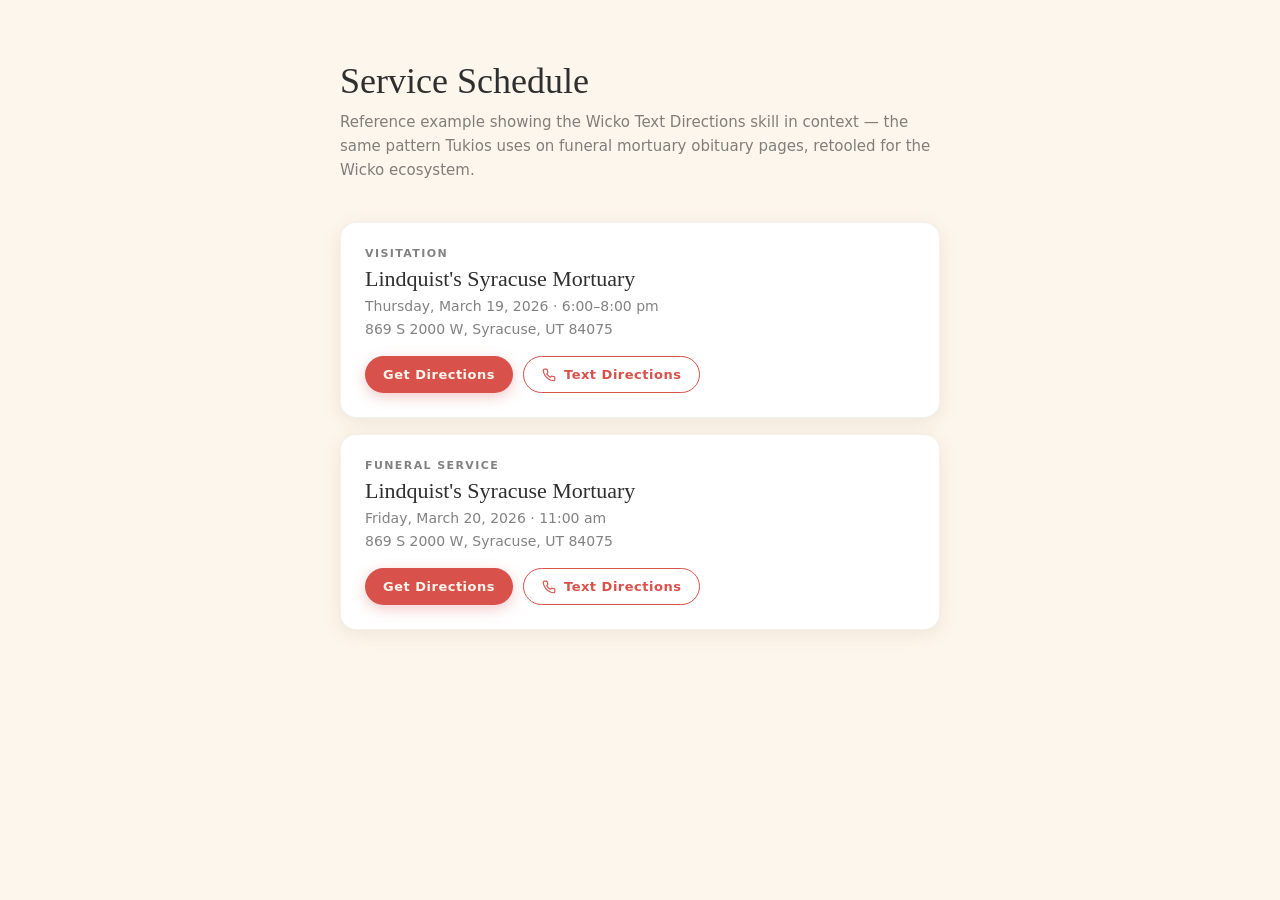
==== skills/text-directions/example.html @ 6778c852 "Initial commit: Wicko Skills v1.0 - brand/wicko-tokens.css      shared design DNA - brand/wicko-pill" ====
<!doctype html>
<html lang="en">
<head>
<meta charset="utf-8">
<meta name="viewport" content="width=device-width, initial-scale=1, viewport-fit=cover">
<title>Wicko Text Directions — Example</title>

<link rel="stylesheet" href="../../brand/wicko-tokens.css">
<link rel="stylesheet" href="text-directions.css">

<style>
  body {
    font-family: var(--w-font-body);
    background: var(--w-cream);
    color: var(--w-ink);
    margin: 0;
    padding: 60px 20px 80px;
    -webkit-font-smoothing: antialiased;
  }
  .wrap { max-width: 600px; margin: 0 auto; }
  h1 {
    font-family: var(--w-font-display);
    font-weight: 400;
    font-size: 36px;
    margin: 0 0 8px;
  }
  .lede {
    color: var(--w-ink-soft);
    font-size: 15px;
    line-height: 1.6;
    margin: 0 0 40px;
  }
  .card {
    background: #fff;
    border-radius: var(--w-radius-card);
    border: 1px solid var(--w-border);
    box-shadow: 0 4px 18px var(--w-shadow);
    padding: 24px;
    margin-bottom: 16px;
  }
  .eyebrow {
    font-size: 11px;
    font-weight: 600;
    letter-spacing: 1.4px;
    text-transform: uppercase;
    color: var(--w-ink-soft);
    margin: 0 0 6px;
  }
  .card h3 {
    font-family: var(--w-font-display);
    font-weight: 400;
    font-size: 22px;
    margin: 0 0 4px;
  }
  .when, .where {
    color: var(--w-ink-soft);
    font-size: 14px;
    margin: 2px 0;
    line-height: 1.5;
  }
  .actions {
    display: flex;
    flex-wrap: wrap;
    gap: 10px;
    margin-top: 16px;
  }
  .actions a.btn-primary {
    display: inline-flex;
    align-items: center;
    gap: 8px;
    background: var(--w-accent);
    color: var(--w-on-accent);
    text-decoration: none;
    font-size: 13px;
    font-weight: 600;
    letter-spacing: .5px;
    padding: 10px 18px;
    border-radius: var(--w-radius-button);
    box-shadow: 0 4px 14px var(--w-accent-soft);
  }
</style>
</head>
<body>
  <div class="wrap">
    <h1>Service Schedule</h1>
    <p class="lede">Reference example showing the Wicko Text Directions skill in context — the same pattern Tukios uses on funeral mortuary obituary pages, retooled for the Wicko ecosystem.</p>

    <article class="card">
      <p class="eyebrow">Visitation</p>
      <h3>Lindquist's Syracuse Mortuary</h3>
      <p class="when">Thursday, March 19, 2026 · 6:00–8:00 pm</p>
      <p class="where">869 S 2000 W, Syracuse, UT 84075</p>
      <div class="actions">
        <a class="btn-primary" href="https://www.google.com/maps/place/869+S+2000+W+Syracuse+UT+84075" target="_blank" rel="noopener">Get Directions</a>
        <wicko-text-directions
          address="869 S 2000 W, Syracuse, UT 84075"
          worker="https://wicko-text-directions.example.workers.dev"
          brand
        ></wicko-text-directions>
      </div>
    </article>

    <article class="card">
      <p class="eyebrow">Funeral Service</p>
      <h3>Lindquist's Syracuse Mortuary</h3>
      <p class="when">Friday, March 20, 2026 · 11:00 am</p>
      <p class="where">869 S 2000 W, Syracuse, UT 84075</p>
      <div class="actions">
        <a class="btn-primary" href="https://www.google.com/maps/place/869+S+2000+W+Syracuse+UT+84075" target="_blank" rel="noopener">Get Directions</a>
        <wicko-text-directions
          address="869 S 2000 W, Syracuse, UT 84075"
          worker="https://wicko-text-directions.example.workers.dev"
          brand
        ></wicko-text-directions>
      </div>
    </article>
  </div>

  <script src="text-directions.js" defer></script>
</body>
</html>
---- brand/wicko-tokens.css ----
/* ============================================================
   WICKO TOKENS — v1.0
   Shared design DNA for the Wicko Skills library.
   Every skill inherits from these tokens so the family reads
   as a unit. Override any --w-* variable to retheme.

   Extracted from the Wicko Pill Nav signature.
   ============================================================ */

:root {
  /* ─── COLOR ─── */
  --w-cream:           #fdf6ec;                       /* surface — pill, cards */
  --w-cream-soft:      rgba(253, 246, 236, 0.92);     /* translucent surface */
  --w-cream-strong:    rgba(253, 246, 236, 0.98);     /* solid-ish surface */
  --w-ink:             #2f2f2f;                       /* primary text */
  --w-ink-soft:        rgba(47, 47, 47, 0.6);         /* secondary text */
  --w-ink-faint:       rgba(47, 47, 47, 0.45);        /* tertiary text / hints */
  --w-divider:         rgba(47, 47, 47, 0.06);        /* hairline rules */
  --w-border:          rgba(180, 160, 130, 0.15);     /* warm hairline */

  --w-accent:          #d9514b;                       /* coral — the Wicko red */
  --w-accent-hover:    #c4443f;
  --w-accent-soft:     rgba(217, 81, 75, 0.30);       /* glow / shadow tint */
  --w-on-accent:       #fdf6ec;                       /* text on coral */

  --w-shadow:          rgba(100, 80, 50, 0.10);       /* warm brown shadow */
  --w-shadow-strong:   rgba(100, 80, 50, 0.15);
  --w-shadow-card:     rgba(30, 27, 23, 0.18);        /* deeper card shadow */

  /* ─── SHAPE ─── */
  --w-radius-pill:     50px;
  --w-radius-card:     16px;
  --w-radius-button:   100px;
  --w-radius-input:    12px;

  /* ─── TYPE ─── */
  --w-font-display:    'cheap-pine-sans', 'Playfair Display', Georgia, serif;
  --w-font-body:       'DM Sans', system-ui, -apple-system, sans-serif;

  /* ─── MOTION ─── */
  --w-ease:            cubic-bezier(.16, 1, .3, 1);   /* the Wicko ease */
  --w-dur-fast:        .25s;
  --w-dur:             .35s;
  --w-dur-slow:        .5s;

  /* ─── SPACING (use sparingly — tokens not utilities) ─── */
  --w-pad-card:        20px;
  --w-pad-button:      14px 32px;
}

/* Microbrand — "Powered by Wicko Waypoint" footer chip */
.w-microbrand {
  display: inline-flex;
  align-items: center;
  gap: 6px;
  font-family: var(--w-font-body);
  font-size: 10px;
  font-weight: 500;
  letter-spacing: 1px;
  text-transform: uppercase;
  color: var(--w-ink-faint);
  text-decoration: none;
  transition: color var(--w-dur) var(--w-ease);
}
.w-microbrand:hover { color: var(--w-accent); }
.w-microbrand::before {
  content: '';
  display: inline-block;
  width: 6px;
  height: 6px;
  border-radius: 50%;
  background: var(--w-accent);
  flex-shrink: 0;
}
---- skills/text-directions/text-directions.css ----
/* ============================================================
   WICKO • TEXT DIRECTIONS — v1.0
   Drop-in <wicko-text-directions> custom element.
   Tap → modal with phone field → SMS direction link sent.

   Inherits Wicko design tokens. Pairs with text-directions.js.
   ============================================================ */

.wtd {
  font-family: var(--w-font-body, 'DM Sans', system-ui, sans-serif);
  display: inline-block;
}

/* Trigger button — sits inline next to "Get Directions" */
.wtd__trigger {
  display: inline-flex;
  align-items: center;
  gap: 8px;
  background: transparent;
  border: 1.5px solid var(--w-accent, #d9514b);
  color: var(--w-accent, #d9514b);
  font-family: inherit;
  font-size: 13px;
  font-weight: 600;
  letter-spacing: .5px;
  padding: 10px 18px;
  border-radius: var(--w-radius-button, 100px);
  cursor: pointer;
  transition:
    background var(--w-dur, .35s) var(--w-ease, cubic-bezier(.16,1,.3,1)),
    color var(--w-dur, .35s) var(--w-ease, cubic-bezier(.16,1,.3,1)),
    transform var(--w-dur, .35s) var(--w-ease, cubic-bezier(.16,1,.3,1)),
    box-shadow var(--w-dur, .35s) var(--w-ease, cubic-bezier(.16,1,.3,1));
}
.wtd__trigger:hover {
  background: var(--w-accent, #d9514b);
  color: var(--w-on-accent, #fdf6ec);
  transform: translateY(-1px);
  box-shadow: 0 6px 18px var(--w-accent-soft, rgba(217,81,75,.3));
}
.wtd__trigger svg {
  width: 14px;
  height: 14px;
  flex-shrink: 0;
}

/* Backdrop */
.wtd__backdrop {
  position: fixed;
  inset: 0;
  background: rgba(30, 27, 23, 0.55);
  backdrop-filter: blur(6px);
  -webkit-backdrop-filter: blur(6px);
  z-index: 9998;
  opacity: 0;
  pointer-events: none;
  transition: opacity var(--w-dur, .35s) var(--w-ease, cubic-bezier(.16,1,.3,1));
}
.wtd__backdrop.is-open {
  opacity: 1;
  pointer-events: auto;
}

/* Modal card */
.wtd__modal {
  position: fixed;
  z-index: 9999;
  top: 50%;
  left: 50%;
  transform: translate(-50%, -42%) scale(.96);
  width: calc(100% - 32px);
  max-width: 420px;
  background: var(--w-cream, #fdf6ec);
  border-radius: var(--w-radius-card, 16px);
  box-shadow: 0 30px 80px var(--w-shadow-card, rgba(30,27,23,.18)), 0 6px 16px rgba(30,27,23,.08);
  padding: 28px 24px 20px;
  opacity: 0;
  pointer-events: none;
  transition:
    opacity var(--w-dur, .35s) var(--w-ease, cubic-bezier(.16,1,.3,1)),
    transform var(--w-dur, .35s) var(--w-ease, cubic-bezier(.16,1,.3,1));
}
.wtd__modal.is-open {
  opacity: 1;
  pointer-events: auto;
  transform: translate(-50%, -50%) scale(1);
}

.wtd__close {
  position: absolute;
  top: 12px;
  right: 12px;
  width: 36px;
  height: 36px;
  border-radius: 50%;
  background: transparent;
  border: none;
  color: var(--w-ink-soft, rgba(47,47,47,.6));
  cursor: pointer;
  display: flex;
  align-items: center;
  justify-content: center;
  transition: background var(--w-dur-fast, .25s), color var(--w-dur-fast, .25s);
}
.wtd__close:hover {
  background: var(--w-divider, rgba(47,47,47,.06));
  color: var(--w-ink, #2f2f2f);
}
.wtd__close svg { width: 14px; height: 14px; }

.wtd__title {
  font-family: var(--w-font-display, 'cheap-pine-sans', Georgia, serif);
  font-size: 22px;
  font-weight: 400;
  color: var(--w-ink, #2f2f2f);
  margin: 0 0 6px;
  letter-spacing: .2px;
  line-height: 1.2;
}
.wtd__address {
  font-size: 13px;
  color: var(--w-ink-soft, rgba(47,47,47,.6));
  margin: 0 0 20px;
  line-height: 1.5;
}

.wtd__field {
  position: relative;
  margin-bottom: 14px;
}
.wtd__label {
  display: block;
  font-size: 11px;
  font-weight: 600;
  letter-spacing: 1px;
  text-transform: uppercase;
  color: var(--w-ink-soft, rgba(47,47,47,.6));
  margin-bottom: 6px;
}
.wtd__input {
  width: 100%;
  font-family: inherit;
  font-size: 16px; /* 16px to suppress iOS zoom on focus */
  color: var(--w-ink, #2f2f2f);
  background: #fff;
  border: 1.5px solid var(--w-border, rgba(180,160,130,.3));
  border-radius: var(--w-radius-input, 12px);
  padding: 14px 14px;
  outline: none;
  transition: border-color var(--w-dur-fast, .25s), box-shadow var(--w-dur-fast, .25s);
  box-sizing: border-box;
}
.wtd__input:focus {
  border-color: var(--w-accent, #d9514b);
  box-shadow: 0 0 0 4px var(--w-accent-soft, rgba(217,81,75,.15));
}
.wtd__input::placeholder { color: var(--w-ink-faint, rgba(47,47,47,.45)); }

.wtd__submit {
  width: 100%;
  font-family: inherit;
  font-size: 14px;
  font-weight: 700;
  letter-spacing: 1px;
  text-transform: uppercase;
  background: var(--w-accent, #d9514b);
  color: var(--w-on-accent, #fdf6ec);
  border: none;
  border-radius: var(--w-radius-button, 100px);
  padding: 16px 24px;
  margin-top: 6px;
  cursor: pointer;
  box-shadow: 0 8px 24px var(--w-accent-soft, rgba(217,81,75,.3));
  transition:
    background var(--w-dur-fast, .25s),
    transform var(--w-dur-fast, .25s),
    box-shadow var(--w-dur-fast, .25s);
}
.wtd__submit:hover:not(:disabled) {
  background: var(--w-accent-hover, #c4443f);
  transform: translateY(-2px);
  box-shadow: 0 12px 28px var(--w-accent-soft, rgba(217,81,75,.4));
}
.wtd__submit:disabled {
  opacity: .55;
  cursor: not-allowed;
  transform: none;
}
.wtd__submit.is-loading {
  color: transparent;
  position: relative;
}
.wtd__submit.is-loading::after {
  content: '';
  position: absolute;
  top: 50%;
  left: 50%;
  margin: -8px 0 0 -8px;
  width: 16px;
  height: 16px;
  border: 2px solid var(--w-on-accent, #fdf6ec);
  border-right-color: transparent;
  border-radius: 50%;
  animation: wtd-spin .7s linear infinite;
}
@keyframes wtd-spin { to { transform: rotate(360deg); } }

.wtd__hint {
  font-size: 11px;
  color: var(--w-ink-faint, rgba(47,47,47,.45));
  margin: 14px 0 0;
  text-align: center;
  line-height: 1.5;
}

/* Success state */
.wtd__success {
  text-align: center;
  padding: 8px 0 4px;
}
.wtd__success-icon {
  width: 56px;
  height: 56px;
  margin: 0 auto 12px;
  border-radius: 50%;
  background: var(--w-accent-soft, rgba(217,81,75,.15));
  color: var(--w-accent, #d9514b);
  display: flex;
  align-items: center;
  justify-content: center;
}
.wtd__success-icon svg { width: 28px; height: 28px; }
.wtd__success-title {
  font-family: var(--w-font-display, 'cheap-pine-sans', Georgia, serif);
  font-size: 22px;
  color: var(--w-ink, #2f2f2f);
  margin: 0 0 4px;
}
.wtd__success-msg {
  font-size: 13px;
  color: var(--w-ink-soft, rgba(47,47,47,.6));
  margin: 0 0 18px;
  line-height: 1.5;
}

/* Error message */
.wtd__error {
  font-size: 12px;
  color: var(--w-accent, #d9514b);
  margin: 8px 0 0;
  font-weight: 500;
}

/* Microbrand footer inside modal */
.wtd__brand {
  margin-top: 18px;
  padding-top: 14px;
  border-top: 1px solid var(--w-divider, rgba(47,47,47,.06));
  text-align: center;
}
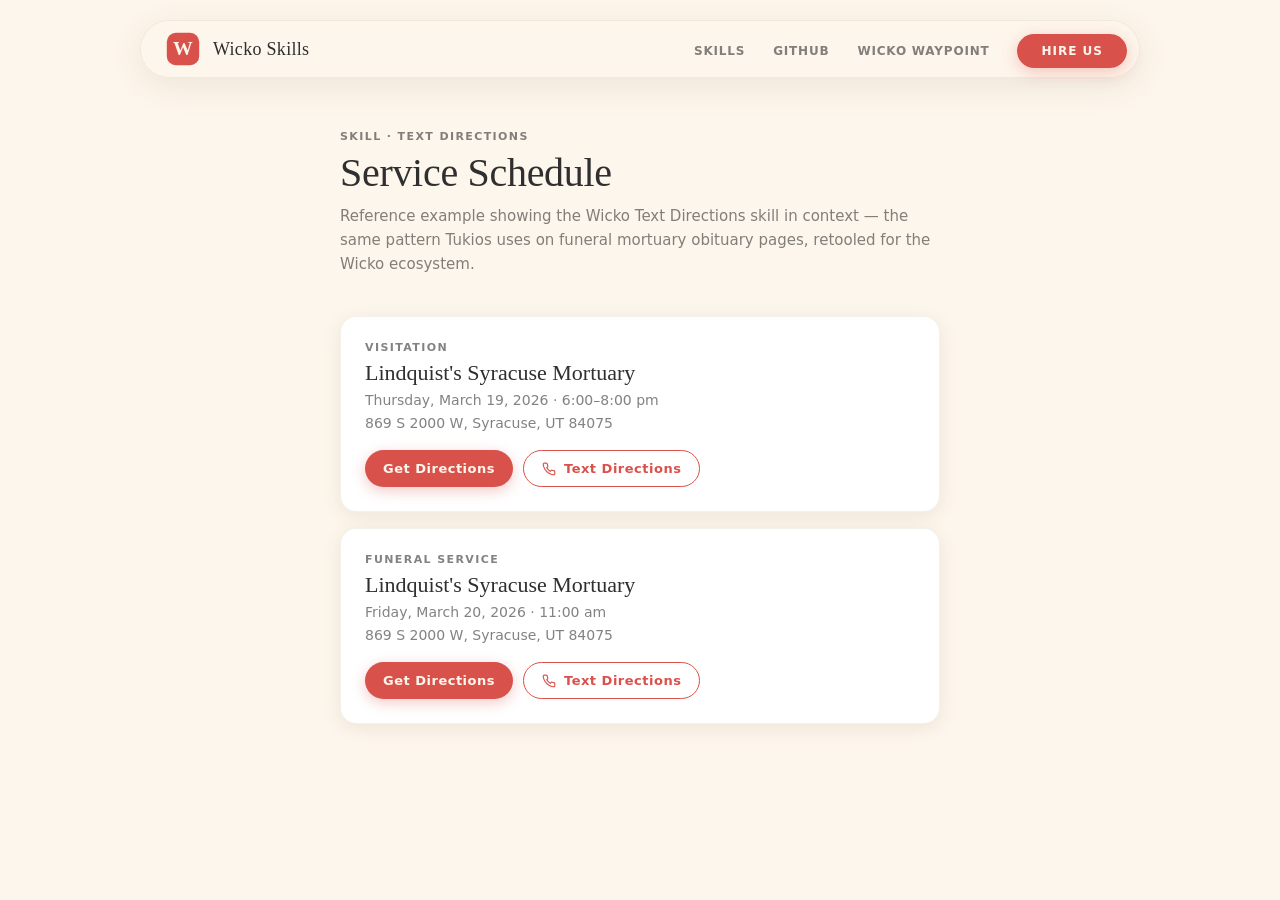
==== commit 575a6c85: "example.html: add Wicko pill nav header" ====
--- a/skills/text-directions/example.html
+++ b/skills/text-directions/example.html
@@ -5,24 +5,31 @@
 <meta name="viewport" content="width=device-width, initial-scale=1, viewport-fit=cover">
 <title>Wicko Text Directions — Example</title>
 
+<link rel="preconnect" href="https://fonts.googleapis.com">
+<link rel="preconnect" href="https://fonts.gstatic.com" crossorigin>
+<link href="https://fonts.googleapis.com/css2?family=DM+Sans:wght@400;500;600;700&family=Playfair+Display:wght@400;500;600&display=swap" rel="stylesheet">
+
 <link rel="stylesheet" href="../../brand/wicko-tokens.css">
+<link rel="stylesheet" href="../../brand/wicko-pill-nav.css">
 <link rel="stylesheet" href="text-directions.css">
 
 <style>
+  * { box-sizing: border-box; }
   body {
     font-family: var(--w-font-body);
     background: var(--w-cream);
     color: var(--w-ink);
     margin: 0;
-    padding: 60px 20px 80px;
+    padding: 130px 20px 80px;
     -webkit-font-smoothing: antialiased;
   }
   .wrap { max-width: 600px; margin: 0 auto; }
   h1 {
     font-family: var(--w-font-display);
-    font-weight: 400;
-    font-size: 36px;
+    font-weight: 500;
+    font-size: 40px;
     margin: 0 0 8px;
+    letter-spacing: -.3px;
   }
   .lede {
     color: var(--w-ink-soft);
@@ -81,41 +88,97 @@
 </style>
 </head>
 <body>
-  <div class="wrap">
-    <h1>Service Schedule</h1>
-    <p class="lede">Reference example showing the Wicko Text Directions skill in context — the same pattern Tukios uses on funeral mortuary obituary pages, retooled for the Wicko ecosystem.</p>
 
-    <article class="card">
-      <p class="eyebrow">Visitation</p>
-      <h3>Lindquist's Syracuse Mortuary</h3>
-      <p class="when">Thursday, March 19, 2026 · 6:00–8:00 pm</p>
-      <p class="where">869 S 2000 W, Syracuse, UT 84075</p>
-      <div class="actions">
-        <a class="btn-primary" href="https://www.google.com/maps/place/869+S+2000+W+Syracuse+UT+84075" target="_blank" rel="noopener">Get Directions</a>
-        <wicko-text-directions
-          address="869 S 2000 W, Syracuse, UT 84075"
-          worker="https://wicko-text-directions.example.workers.dev"
-          brand
-        ></wicko-text-directions>
-      </div>
-    </article>
+<!-- Wicko signature pill nav -->
+<nav class="wpn" aria-label="Wicko Skills">
+  <div class="wpn__inner">
+    <a class="wpn__brand" href="/">
+      <span class="wpn__brand-icon" aria-hidden="true">
+        <svg viewBox="0 0 40 40" width="36" height="36" xmlns="http://www.w3.org/2000/svg">
+          <rect x="2" y="2" width="36" height="36" rx="10" fill="#d9514b"/>
+          <text x="20" y="27" font-family="Playfair Display, Georgia, serif" font-weight="600" font-size="22" fill="#fdf6ec" text-anchor="middle">W</text>
+        </svg>
+      </span>
+      <span style="font-family: var(--w-font-display); font-size: 18px; letter-spacing: .3px;">Wicko Skills</span>
+    </a>
 
-    <article class="card">
-      <p class="eyebrow">Funeral Service</p>
-      <h3>Lindquist's Syracuse Mortuary</h3>
-      <p class="when">Friday, March 20, 2026 · 11:00 am</p>
-      <p class="where">869 S 2000 W, Syracuse, UT 84075</p>
-      <div class="actions">
-        <a class="btn-primary" href="https://www.google.com/maps/place/869+S+2000+W+Syracuse+UT+84075" target="_blank" rel="noopener">Get Directions</a>
-        <wicko-text-directions
-          address="869 S 2000 W, Syracuse, UT 84075"
-          worker="https://wicko-text-directions.example.workers.dev"
-          brand
-        ></wicko-text-directions>
-      </div>
-    </article>
+    <button class="wpn__toggle" aria-label="Toggle menu" aria-expanded="false">
+      <span></span><span></span><span></span>
+    </button>
+
+    <ul class="wpn__links">
+      <li><a href="/#skills">Skills</a></li>
+      <li><a href="https://github.com/ramonscottf/wicko-skills" target="_blank" rel="noopener">GitHub</a></li>
+      <li><a href="https://wickowaypoint.com" target="_blank" rel="noopener">Wicko Waypoint</a></li>
+      <li><a class="wpn__cta" href="mailto:hello@wickowaypoint.com">Hire Us</a></li>
+    </ul>
   </div>
+</nav>
 
-  <script src="text-directions.js" defer></script>
+<div class="wrap">
+  <p class="eyebrow">Skill · Text Directions</p>
+  <h1>Service Schedule</h1>
+  <p class="lede">Reference example showing the Wicko Text Directions skill in context — the same pattern Tukios uses on funeral mortuary obituary pages, retooled for the Wicko ecosystem.</p>
+
+  <article class="card">
+    <p class="eyebrow">Visitation</p>
+    <h3>Lindquist's Syracuse Mortuary</h3>
+    <p class="when">Thursday, March 19, 2026 · 6:00–8:00 pm</p>
+    <p class="where">869 S 2000 W, Syracuse, UT 84075</p>
+    <div class="actions">
+      <a class="btn-primary" href="https://www.google.com/maps/place/869+S+2000+W+Syracuse+UT+84075" target="_blank" rel="noopener">Get Directions</a>
+      <wicko-text-directions
+        address="869 S 2000 W, Syracuse, UT 84075"
+        worker="https://wicko-text-directions.example.workers.dev"
+        brand
+      ></wicko-text-directions>
+    </div>
+  </article>
+
+  <article class="card">
+    <p class="eyebrow">Funeral Service</p>
+    <h3>Lindquist's Syracuse Mortuary</h3>
+    <p class="when">Friday, March 20, 2026 · 11:00 am</p>
+    <p class="where">869 S 2000 W, Syracuse, UT 84075</p>
+    <div class="actions">
+      <a class="btn-primary" href="https://www.google.com/maps/place/869+S+2000+W+Syracuse+UT+84075" target="_blank" rel="noopener">Get Directions</a>
+      <wicko-text-directions
+        address="869 S 2000 W, Syracuse, UT 84075"
+        worker="https://wicko-text-directions.example.workers.dev"
+        brand
+      ></wicko-text-directions>
+    </div>
+  </article>
+</div>
+
+<script src="text-directions.js" defer></script>
+<script>
+  // Pill nav scroll + mobile toggle
+  const nav = document.querySelector('.wpn');
+  const onScroll = () => {
+    if (window.scrollY > 20) nav.classList.add('is-scrolled');
+    else nav.classList.remove('is-scrolled');
+  };
+  window.addEventListener('scroll', onScroll, { passive: true });
+  onScroll();
+
+  const toggle = nav.querySelector('.wpn__toggle');
+  const links  = nav.querySelector('.wpn__links');
+  toggle.addEventListener('click', () => {
+    const open = toggle.classList.toggle('is-open');
+    links.classList.toggle('is-open', open);
+    toggle.setAttribute('aria-expanded', String(open));
+  });
+  links.querySelectorAll('a').forEach(a => {
+    a.addEventListener('click', () => {
+      if (window.innerWidth <= 768) {
+        toggle.classList.remove('is-open');
+        links.classList.remove('is-open');
+        toggle.setAttribute('aria-expanded', 'false');
+      }
+    });
+  });
+</script>
+
 </body>
 </html>
--- a/brand/wicko-pill-nav.css
+++ b/brand/wicko-pill-nav.css
@@ -0,0 +1,343 @@
+/* ============================================================
+   WICKO PILL NAV — v1.0
+   The Foster ecosystem signature mobile navigation.
+   Floating pill at top, hamburger morphs to X in place,
+   menu drops as a card beneath the pill at the same width.
+   Optional accordion for sites with deep sub-page hierarchies.
+
+   Theme by overriding CSS custom properties — see :root section.
+   Built April 30, 2026.
+   ============================================================ */
+
+:root {
+  /* ─── COLOR ─── */
+  --wpn-bg:               rgba(253, 246, 236, 0.92);   /* pill background (translucent) */
+  --wpn-bg-scrolled:      rgba(253, 246, 236, 0.98);   /* pill background after scroll */
+  --wpn-border:           rgba(180, 160, 130, 0.15);   /* pill border */
+  --wpn-shadow:           rgba(100, 80, 50, 0.10);     /* pill shadow */
+  --wpn-shadow-scrolled:  rgba(100, 80, 50, 0.15);
+  --wpn-fg:               #2f2f2f;                      /* hamburger bars + brand text */
+  --wpn-fg-soft:          rgba(47, 47, 47, 0.6);       /* desktop link color */
+  --wpn-fg-strong:        #2f2f2f;                      /* hover/active link color */
+
+  --wpn-card-bg:          #fdf6ec;                      /* dropdown card background */
+  --wpn-card-shadow:      rgba(30, 27, 23, 0.18);
+  --wpn-card-divider:     rgba(47, 47, 47, 0.06);
+
+  --wpn-cta-bg:           #d9514b;                      /* primary CTA button */
+  --wpn-cta-bg-hover:     #c4443f;
+  --wpn-cta-fg:           #fdf6ec;
+  --wpn-cta-shadow:       rgba(217, 81, 75, 0.30);
+
+  --wpn-accent:           #d9514b;                      /* underline + accordion accent */
+
+  /* ─── SHAPE ─── */
+  --wpn-pill-radius:      50px;
+  --wpn-card-radius:      16px;
+  --wpn-cta-radius:       100px;
+
+  /* ─── TYPE ─── */
+  --wpn-link-font:        'cheap-pine-sans','Playfair Display',Georgia,serif;
+  --wpn-link-size:        20px;
+  --wpn-link-weight:      400;
+  --wpn-cta-font:         'DM Sans', sans-serif;
+  --wpn-cta-size:         14px;
+
+  /* ─── EASING (used internally) ─── */
+  --wpn-ease:             cubic-bezier(.16, 1, .3, 1);
+}
+
+/* ─────────────── BASE PILL (desktop default) ─────────────── */
+.wpn {
+  position: fixed;
+  top: 20px;
+  left: 50%;
+  transform: translateX(-50%);
+  z-index: 1000;
+  width: calc(100% - 40px);
+  max-width: 1000px;
+  background: var(--wpn-bg);
+  backdrop-filter: blur(20px);
+  -webkit-backdrop-filter: blur(20px);
+  border-radius: var(--wpn-pill-radius);
+  border: 1px solid var(--wpn-border);
+  box-shadow: 0 8px 32px var(--wpn-shadow);
+  transition: top .5s var(--wpn-ease), background .5s var(--wpn-ease), box-shadow .5s var(--wpn-ease);
+}
+.wpn.is-scrolled {
+  top: 12px;
+  background: var(--wpn-bg-scrolled);
+  box-shadow: 0 12px 40px var(--wpn-shadow-scrolled);
+}
+
+.wpn__inner {
+  display: flex;
+  align-items: center;
+  justify-content: space-between;
+  padding: 10px 12px 10px 24px;
+}
+
+.wpn__brand {
+  display: flex;
+  align-items: center;
+  gap: 12px;
+  text-decoration: none;
+  color: inherit;
+}
+.wpn__brand-icon { height: 36px; width: auto; flex-shrink: 0; transition: transform .3s var(--wpn-ease); }
+.wpn__brand-icon img { height: 100%; width: auto; object-fit: contain; display: block; }
+.wpn__brand:hover .wpn__brand-icon { transform: scale(1.06); }
+
+.wpn__links {
+  display: flex;
+  gap: 28px;
+  align-items: center;
+  list-style: none;
+  margin: 0;
+  padding: 0;
+}
+.wpn__links a {
+  font-size: 12px;
+  font-weight: 600;
+  color: var(--wpn-fg-soft);
+  letter-spacing: .8px;
+  text-transform: uppercase;
+  position: relative;
+  transition: color .3s;
+  text-decoration: none;
+}
+.wpn__links a::after {
+  content: '';
+  position: absolute;
+  bottom: -4px;
+  left: 0;
+  width: 0;
+  height: 2px;
+  background: var(--wpn-accent);
+  transition: width .3s var(--wpn-ease);
+  border-radius: 1px;
+}
+.wpn__links a:hover,
+.wpn__links a.is-active { color: var(--wpn-fg-strong); }
+.wpn__links a:hover::after,
+.wpn__links a.is-active::after { width: 100%; }
+
+.wpn__cta {
+  background: var(--wpn-cta-bg) !important;
+  color: var(--wpn-cta-fg) !important;
+  padding: 10px 24px;
+  border-radius: var(--wpn-cta-radius);
+  font-weight: 700 !important;
+  letter-spacing: 1px !important;
+  box-shadow: 0 4px 16px var(--wpn-cta-shadow);
+  transition: background .3s, transform .3s, box-shadow .3s;
+}
+.wpn__cta::after { display: none !important; }
+.wpn__cta:hover {
+  background: var(--wpn-cta-bg-hover) !important;
+  transform: translateY(-2px);
+}
+
+/* Hamburger toggle */
+.wpn__toggle {
+  display: none;
+  background: none;
+  border: none;
+  cursor: pointer;
+  padding: 8px;
+  z-index: 10000;
+  position: relative;
+}
+.wpn__toggle span {
+  display: block;
+  width: 24px;
+  height: 2px;
+  background: var(--wpn-fg);
+  margin: 5px 0;
+  transition: transform .3s, opacity .3s;
+  border-radius: 2px;
+}
+.wpn__toggle.is-open span:nth-child(1) { transform: rotate(45deg)  translate(5px,  5px); }
+.wpn__toggle.is-open span:nth-child(2) { opacity: 0; }
+.wpn__toggle.is-open span:nth-child(3) { transform: rotate(-45deg) translate(5px, -5px); }
+
+/* Hours / status line (optional) */
+.wpn__status { display: none; }
+
+
+/* ─────────────── MOBILE: dropdown card ─────────────── */
+@media (max-width: 768px) {
+  .wpn {
+    width: calc(100% - 24px);
+    top: max(8px, env(safe-area-inset-top));
+    border-radius: 16px;
+    overflow: visible;
+  }
+  .wpn.is-scrolled { top: max(6px, env(safe-area-inset-top)); }
+
+  .wpn__inner {
+    padding: 8px 12px 8px 16px;
+    position: relative;
+    z-index: 2;
+  }
+  .wpn__brand-icon { height: 28px; }
+  .wpn__toggle    { display: block; }
+
+  /* Card hangs below the pill, collapsed by default */
+  .wpn__links {
+    display: flex !important;
+    flex-direction: column;
+    position: absolute;
+    top: calc(100% + 8px);
+    left: 0;
+    right: 0;
+    width: 100%;
+    background: var(--wpn-card-bg);
+    border-radius: var(--wpn-card-radius);
+    box-shadow: 0 20px 60px var(--wpn-card-shadow), 0 4px 12px rgba(30,27,23,.08);
+    padding: 0 12px;
+    margin: 0;
+    list-style: none;
+    z-index: 1;
+    overflow: hidden;
+    max-height: 0;
+    opacity: 0;
+    transform: translateY(-6px);
+    pointer-events: none;
+    transition:
+      max-height .42s var(--wpn-ease),
+      opacity   .28s ease,
+      transform .42s var(--wpn-ease),
+      padding   .42s var(--wpn-ease);
+  }
+  .wpn__links.is-open {
+    max-height: 80vh;
+    opacity: 1;
+    transform: translateY(0);
+    pointer-events: auto;
+    padding: 8px 12px 16px;
+    overflow-y: auto;
+    -webkit-overflow-scrolling: touch;
+    z-index: 1001; /* sit above page hero overlays */
+  }
+
+  .wpn__links li {
+    list-style: none;
+    width: 100%;
+    text-align: center;
+    border-bottom: 1px solid var(--wpn-card-divider);
+  }
+  .wpn__links li:last-child { border-bottom: none; }
+
+  .wpn__links a {
+    display: block;
+    font-family: var(--wpn-link-font);
+    font-size: var(--wpn-link-size);
+    color: var(--wpn-fg);
+    padding: 16px 12px;
+    font-weight: var(--wpn-link-weight);
+    letter-spacing: .4px;
+    text-transform: none;
+    opacity: .8;
+    border: none;
+    text-decoration: none;
+    transition: color .2s, opacity .2s;
+  }
+  .wpn__links a::after { display: none !important; }
+  .wpn__links a:hover,
+  .wpn__links a.is-active { opacity: 1; color: var(--wpn-accent); }
+
+  /* Primary CTA inside the card */
+  .wpn__links .wpn__cta,
+  .wpn__cta {
+    font-family: var(--wpn-cta-font) !important;
+    font-size: var(--wpn-cta-size) !important;
+    font-weight: 700 !important;
+    letter-spacing: 1px !important;
+    text-transform: uppercase;
+    background: var(--wpn-cta-bg) !important;
+    color: var(--wpn-cta-fg) !important;
+    opacity: 1 !important;
+    border-radius: var(--wpn-cta-radius);
+    padding: 14px 32px !important;
+    margin: 12px auto 0;
+    width: auto;
+    display: inline-block;
+    box-shadow: 0 8px 24px var(--wpn-cta-shadow);
+  }
+
+  .wpn__status {
+    display: block;
+    font-size: 12px;
+    font-weight: 500;
+    color: rgba(47, 47, 47, 0.45);
+    padding: 14px 8px 4px;
+    text-align: center;
+    letter-spacing: .3px;
+  }
+
+  /* ─── ACCORDION (optional, for sites with sub-pages) ─── */
+  .wpn__group {
+    width: 100%;
+    border-bottom: 1px solid var(--wpn-card-divider);
+  }
+  .wpn__group:last-child { border-bottom: none; }
+
+  .wpn__group-row {
+    display: flex;
+    align-items: center;
+    justify-content: space-between;
+    width: 100%;
+  }
+  .wpn__group-row > a {
+    flex: 1;
+    text-align: left;
+    padding-right: 0;
+  }
+  .wpn__group-toggle {
+    background: none;
+    border: none;
+    width: 48px;
+    height: 48px;
+    cursor: pointer;
+    display: flex;
+    align-items: center;
+    justify-content: center;
+    color: var(--wpn-fg);
+    opacity: .5;
+    transition: opacity .2s, transform .3s var(--wpn-ease);
+    flex-shrink: 0;
+  }
+  .wpn__group-toggle svg {
+    width: 12px;
+    height: 7px;
+    transition: transform .3s var(--wpn-ease);
+  }
+  .wpn__group.is-expanded .wpn__group-toggle { opacity: 1; }
+  .wpn__group.is-expanded .wpn__group-toggle svg { transform: rotate(180deg); }
+
+  .wpn__sub {
+    list-style: none;
+    margin: 0;
+    padding: 0;
+    max-height: 0;
+    opacity: 0;
+    overflow: hidden;
+    transition: max-height .35s var(--wpn-ease), opacity .25s ease, padding .35s var(--wpn-ease);
+  }
+  .wpn__group.is-expanded .wpn__sub {
+    max-height: 1200px; /* generous; tightened by content */
+    opacity: 1;
+    padding: 0 0 12px;
+  }
+  .wpn__sub li { border-bottom: none; text-align: left; }
+  .wpn__sub a {
+    font-family: 'DM Sans', system-ui, sans-serif !important;
+    font-size: 14px !important;
+    padding: 10px 24px !important;
+    opacity: .65 !important;
+    letter-spacing: .2px !important;
+    font-weight: 500 !important;
+  }
+  .wpn__sub a:hover { opacity: 1 !important; }
+}
